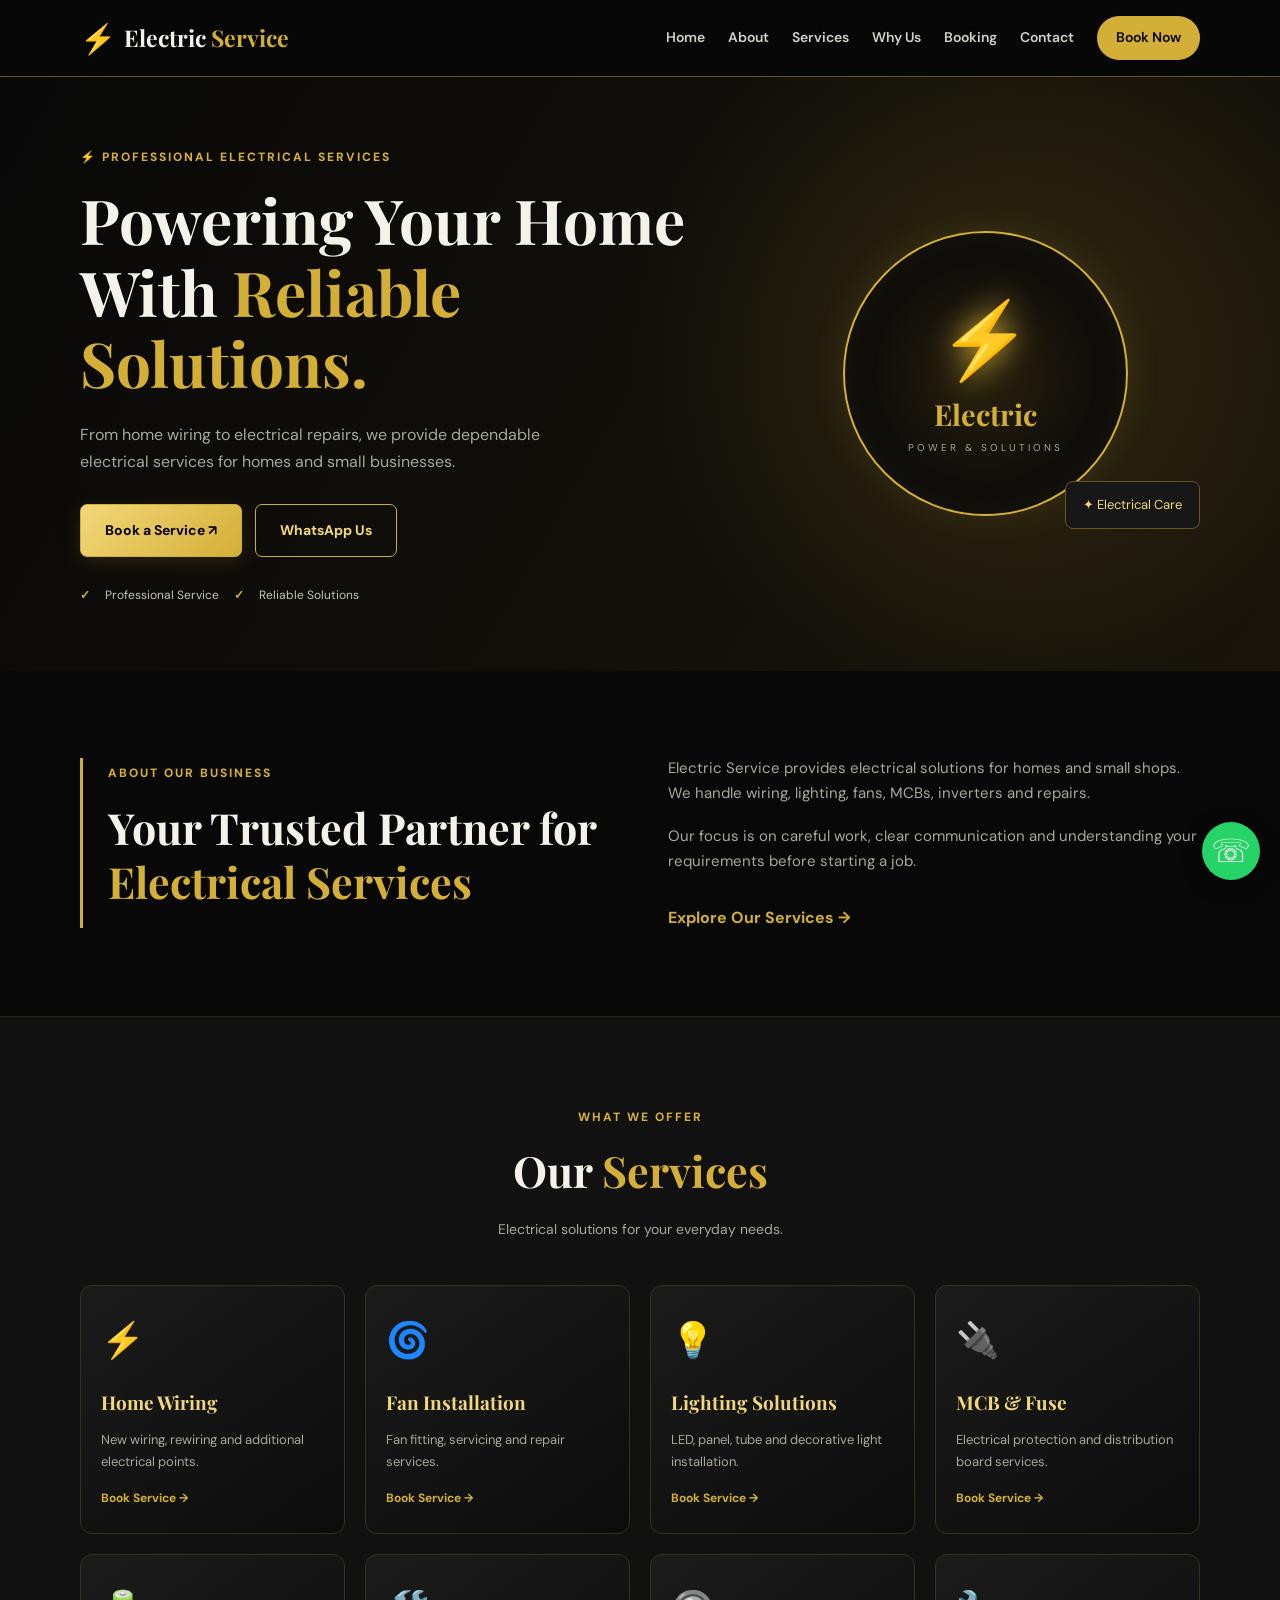
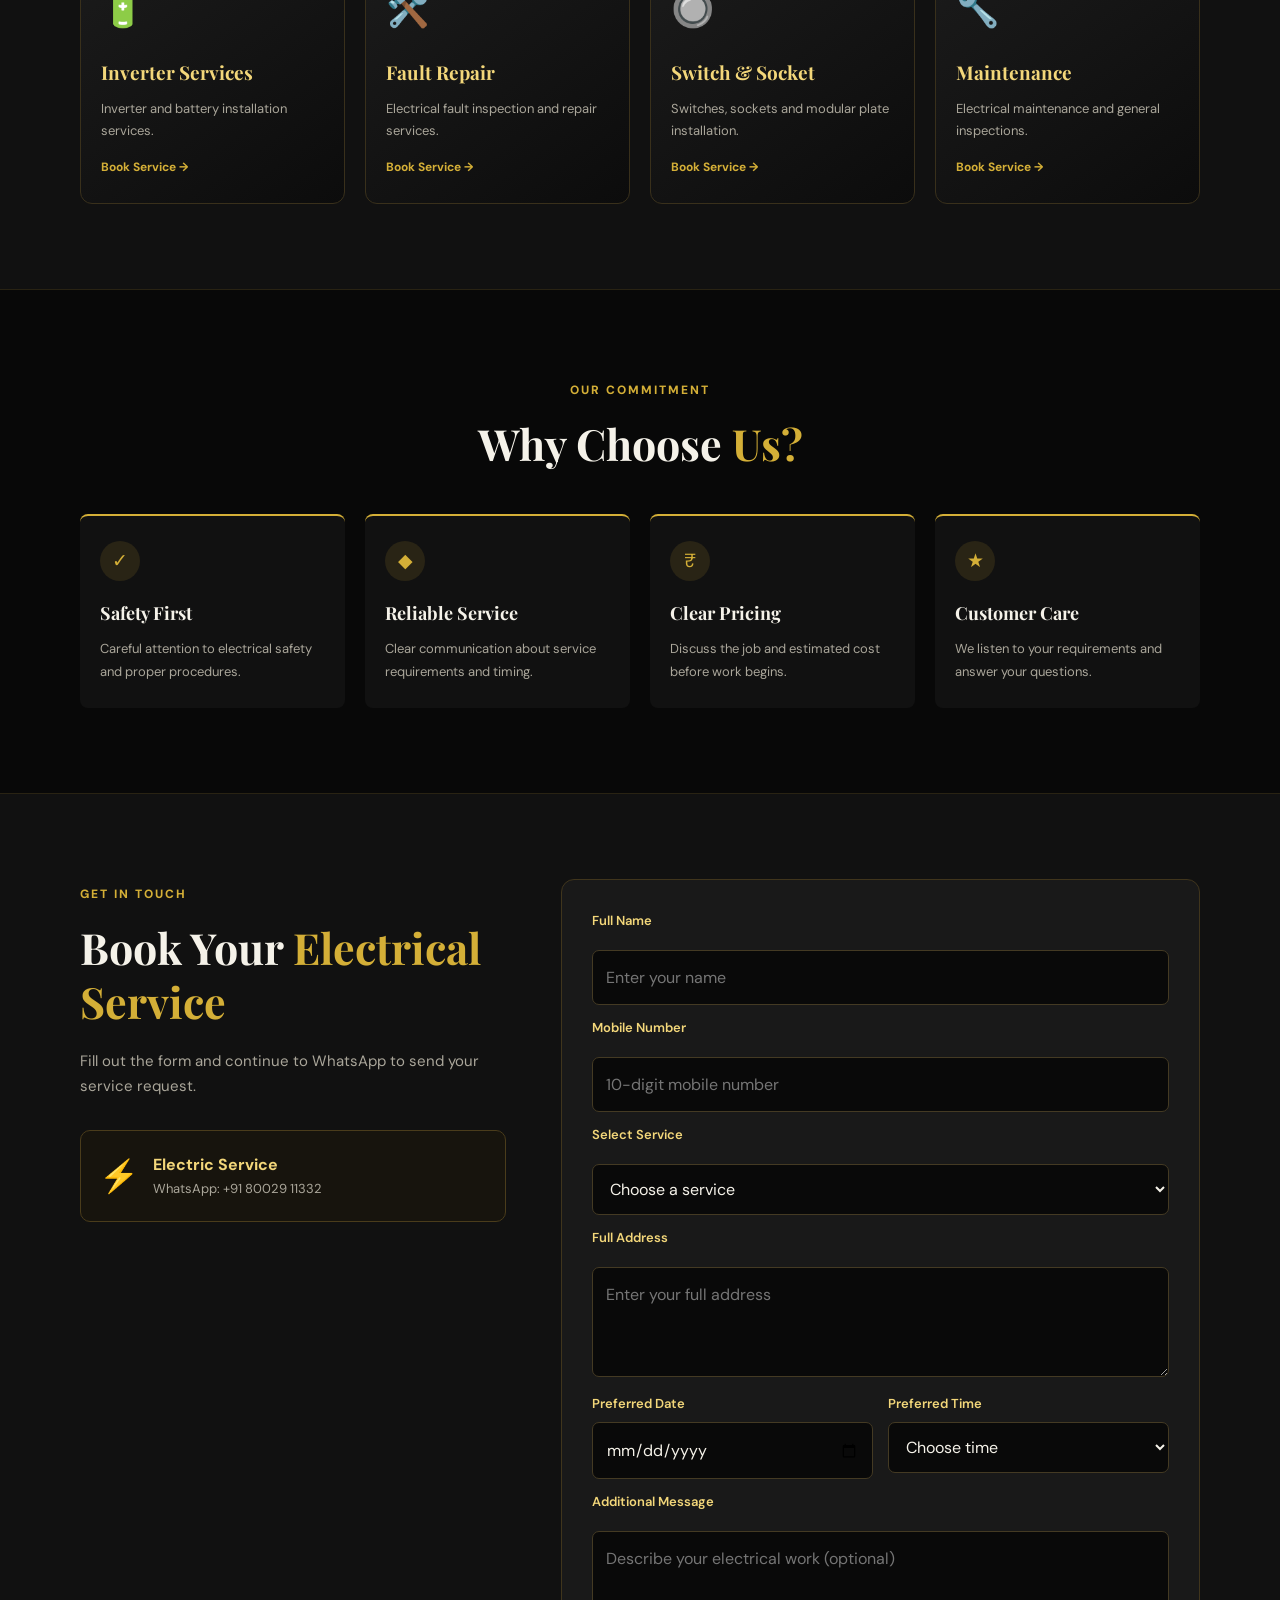
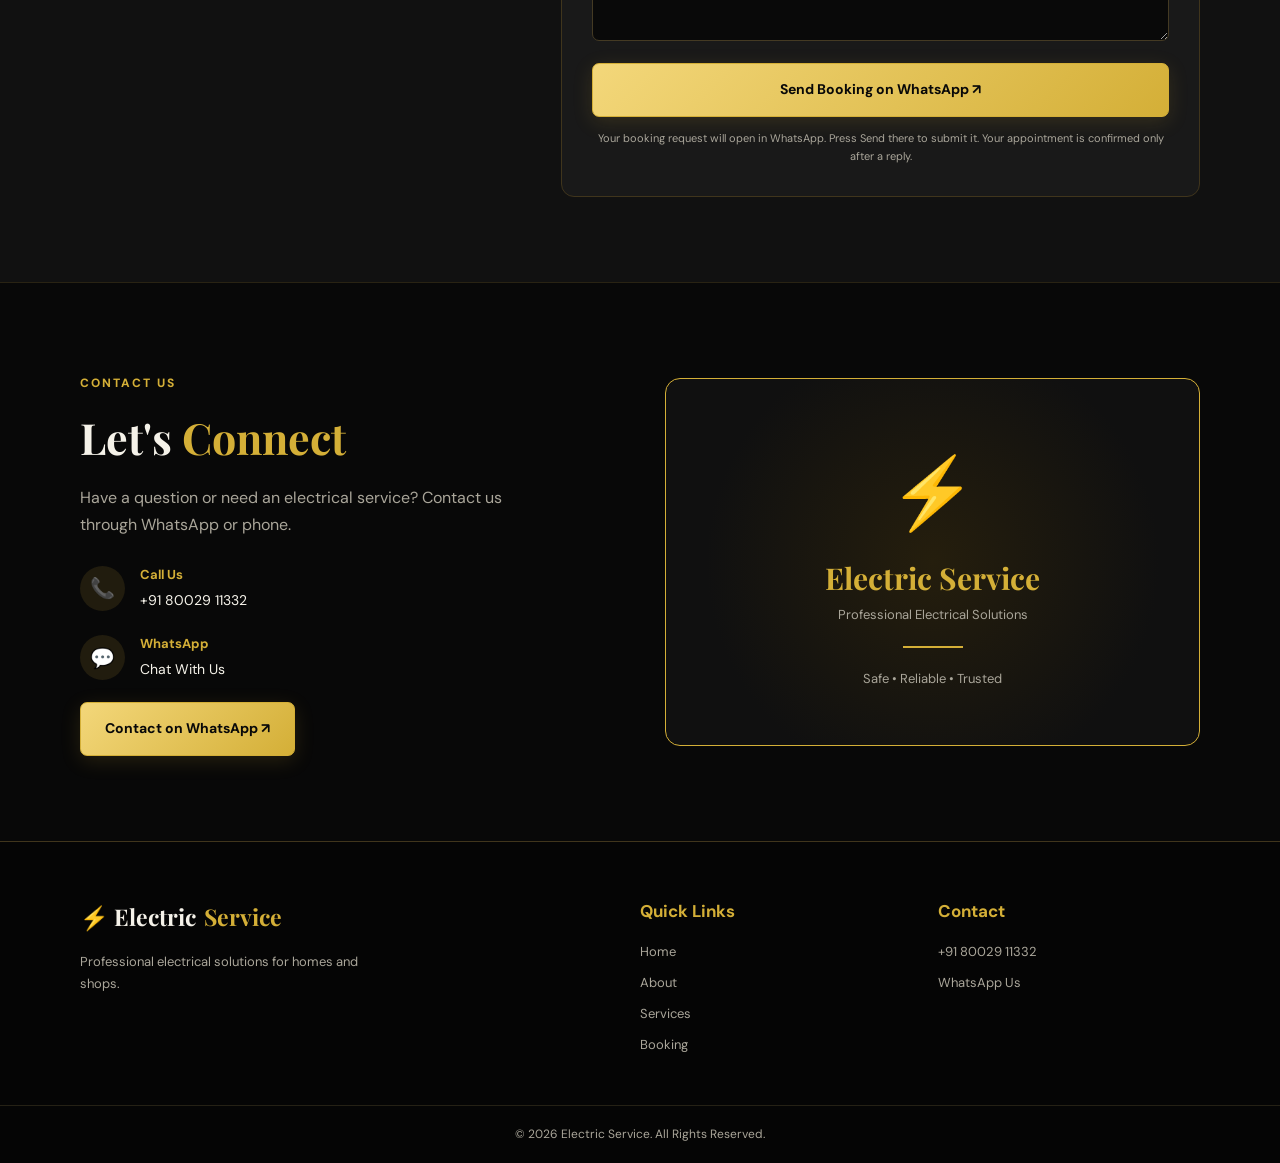
==== index.html @ d2543609 "Add files via upload" ====
<!DOCTYPE html>
<html lang="en">
<head>
  <meta charset="UTF-8">
  <meta name="viewport" content="width=device-width, initial-scale=1.0">
  <meta name="theme-color" content="#080808">
  <meta name="description" content="Professional electrical services for homes and shops.">
  <title>Electric Service | Professional Electrical Solutions</title>

  <link rel="preconnect" href="https://fonts.googleapis.com">
  <link rel="preconnect" href="https://fonts.gstatic.com" crossorigin>
  <link href="https://fonts.googleapis.com/css2?family=DM+Sans:wght@400;500;600;700;800&family=Playfair+Display:wght@600;700;800&display=swap" rel="stylesheet">
  <link rel="stylesheet" href="style.css">
  <script src="script.js" defer></script>
</head>
<body>

<header class="header">
  <div class="container nav">
    <a href="#home" class="logo">
      <span class="logo-icon">⚡</span>
      <span>Electric <b>Service</b></span>
    </a>

    <button type="button" class="menu-btn" id="menuBtn"
      aria-label="Open navigation"
      aria-expanded="false"
      aria-controls="navLinks">
      <span></span>
      <span></span>
      <span></span>
    </button>

    <nav class="nav-links" id="navLinks">
      <a href="#home">Home</a>
      <a href="#about">About</a>
      <a href="#services">Services</a>
      <a href="#why">Why Us</a>
      <a href="#booking">Booking</a>
      <a href="#contact">Contact</a>
      <a href="#booking" class="nav-cta">Book Now</a>
    </nav>
  </div>
</header>

<main>

<section class="hero" id="home">
  <div class="container hero-content">
    <div class="hero-text">
      <span class="eyebrow">⚡ PROFESSIONAL ELECTRICAL SERVICES</span>
      <h1>Powering Your Home With <span>Reliable Solutions.</span></h1>
      <p>From home wiring to electrical repairs, we provide dependable electrical services for homes and small businesses.</p>

      <div class="hero-buttons">
        <a href="#booking" class="btn btn-gold">Book a Service ↗</a>
        <a href="https://wa.me/918002911332" class="btn btn-outline" target="_blank" rel="noopener">WhatsApp Us</a>
      </div>

      <div class="hero-note">
        <span>✓</span> Professional Service
        <span>✓</span> Reliable Solutions
      </div>
    </div>

    <div class="hero-visual">
      <div class="electric-circle">
        <div class="circle-inner">
          <span class="big-bolt">⚡</span>
          <h2>Electric</h2>
          <p>POWER & SOLUTIONS</p>
        </div>
      </div>
      <div class="floating-label">✦ Electrical Care</div>
    </div>
  </div>
</section>

<section class="section" id="about">
  <div class="container about-grid">
    <div>
      <span class="eyebrow">ABOUT OUR BUSINESS</span>
      <h2 class="section-title">Your Trusted Partner for <span>Electrical Services</span></h2>
    </div>
    <div class="about-text">
      <p>Electric Service provides electrical solutions for homes and small shops. We handle wiring, lighting, fans, MCBs, inverters and repairs.</p>
      <p>Our focus is on careful work, clear communication and understanding your requirements before starting a job.</p>
      <a href="#services" class="text-link">Explore Our Services →</a>
    </div>
  </div>
</section>

<section class="section section-dark" id="services">
  <div class="container">
    <div class="section-heading">
      <span class="eyebrow">WHAT WE OFFER</span>
      <h2 class="section-title">Our <span>Services</span></h2>
      <p>Electrical solutions for your everyday needs.</p>
    </div>

    <div class="service-grid">
      <a href="#booking" class="service-card" data-service="Home Electrical Wiring">
        <span class="service-icon">⚡</span>
        <h3>Home Wiring</h3>
        <p>New wiring, rewiring and additional electrical points.</p>
        <span class="card-link">Book Service →</span>
      </a>

      <a href="#booking" class="service-card" data-service="Fan Installation & Repair">
        <span class="service-icon">🌀</span>
        <h3>Fan Installation</h3>
        <p>Fan fitting, servicing and repair services.</p>
        <span class="card-link">Book Service →</span>
      </a>

      <a href="#booking" class="service-card" data-service="Light & LED Installation">
        <span class="service-icon">💡</span>
        <h3>Lighting Solutions</h3>
        <p>LED, panel, tube and decorative light installation.</p>
        <span class="card-link">Book Service →</span>
      </a>

      <a href="#booking" class="service-card" data-service="MCB & Fuse Services">
        <span class="service-icon">🔌</span>
        <h3>MCB & Fuse</h3>
        <p>Electrical protection and distribution board services.</p>
        <span class="card-link">Book Service →</span>
      </a>

      <a href="#booking" class="service-card" data-service="Inverter Installation">
        <span class="service-icon">🔋</span>
        <h3>Inverter Services</h3>
        <p>Inverter and battery installation services.</p>
        <span class="card-link">Book Service →</span>
      </a>

      <a href="#booking" class="service-card" data-service="Electrical Fault Repair">
        <span class="service-icon">🛠️</span>
        <h3>Fault Repair</h3>
        <p>Electrical fault inspection and repair services.</p>
        <span class="card-link">Book Service →</span>
      </a>

      <a href="#booking" class="service-card" data-service="Switch & Socket Installation">
        <span class="service-icon">🔘</span>
        <h3>Switch & Socket</h3>
        <p>Switches, sockets and modular plate installation.</p>
        <span class="card-link">Book Service →</span>
      </a>

      <a href="#booking" class="service-card" data-service="Electrical Maintenance">
        <span class="service-icon">🔧</span>
        <h3>Maintenance</h3>
        <p>Electrical maintenance and general inspections.</p>
        <span class="card-link">Book Service →</span>
      </a>
    </div>
  </div>
</section>

<section class="section" id="why">
  <div class="container">
    <div class="section-heading">
      <span class="eyebrow">OUR COMMITMENT</span>
      <h2 class="section-title">Why Choose <span>Us?</span></h2>
    </div>

    <div class="why-grid">
      <div class="why-card"><span>✓</span><h3>Safety First</h3><p>Careful attention to electrical safety and proper procedures.</p></div>
      <div class="why-card"><span>◆</span><h3>Reliable Service</h3><p>Clear communication about service requirements and timing.</p></div>
      <div class="why-card"><span>₹</span><h3>Clear Pricing</h3><p>Discuss the job and estimated cost before work begins.</p></div>
      <div class="why-card"><span>★</span><h3>Customer Care</h3><p>We listen to your requirements and answer your questions.</p></div>
    </div>
  </div>
</section>

<section class="section section-dark" id="booking">
  <div class="container booking-container">
    <div class="booking-intro">
      <span class="eyebrow">GET IN TOUCH</span>
      <h2 class="section-title">Book Your <span>Electrical Service</span></h2>
      <p>Fill out the form and continue to WhatsApp to send your service request.</p>
      <div class="booking-contact">
        <span>⚡</span>
        <div><b>Electric Service</b><p>WhatsApp: +91 80029 11332</p></div>
      </div>
    </div>

    <form id="bookingForm" class="booking-form">
      <label for="customerName">Full Name</label>
      <input id="customerName" type="text" placeholder="Enter your name" required minlength="2">

      <label for="customerPhone">Mobile Number</label>
      <input id="customerPhone" type="tel" inputmode="numeric" placeholder="10-digit mobile number" pattern="[6-9][0-9]{9}" maxlength="10" required>

      <label for="serviceSelect">Select Service</label>
      <select id="serviceSelect" required>
        <option value="">Choose a service</option>
        <option>Home Electrical Wiring</option>
        <option>Fan Installation & Repair</option>
        <option>Light & LED Installation</option>
        <option>MCB & Fuse Services</option>
        <option>Inverter Installation</option>
        <option>Electrical Fault Repair</option>
        <option>Switch & Socket Installation</option>
        <option>Electrical Maintenance</option>
        <option>Other Electrical Work</option>
      </select>

      <label for="customerAddress">Full Address</label>
      <textarea id="customerAddress" rows="3" placeholder="Enter your full address" required></textarea>

      <div class="form-row">
        <div>
          <label for="bookingDate">Preferred Date</label>
          <input id="bookingDate" type="date" required>
        </div>
        <div>
          <label for="bookingTime">Preferred Time</label>
          <select id="bookingTime" required>
            <option value="">Choose time</option>
            <option>9 AM - 12 PM</option>
            <option>12 PM - 3 PM</option>
            <option>3 PM - 6 PM</option>
            <option>6 PM - 8 PM</option>
          </select>
        </div>
      </div>

      <label for="customerMessage">Additional Message</label>
      <textarea id="customerMessage" rows="3" placeholder="Describe your electrical work (optional)"></textarea>

      <button type="submit" class="btn btn-gold submit-btn">Send Booking on WhatsApp ↗</button>
      <p class="form-note">Your booking request will open in WhatsApp. Press Send there to submit it. Your appointment is confirmed only after a reply.</p>
    </form>
  </div>
</section>

<section class="section" id="contact">
  <div class="container contact-grid">
    <div>
      <span class="eyebrow">CONTACT US</span>
      <h2 class="section-title">Let's <span>Connect</span></h2>
      <p>Have a question or need an electrical service? Contact us through WhatsApp or phone.</p>

      <div class="contact-item">
        <span>📞</span>
        <div><b>Call Us</b><a href="tel:+918002911332">+91 80029 11332</a></div>
      </div>

      <div class="contact-item">
        <span>💬</span>
        <div><b>WhatsApp</b><a href="https://wa.me/918002911332" target="_blank" rel="noopener">Chat With Us</a></div>
      </div>

      <a href="https://wa.me/918002911332" class="btn btn-gold" target="_blank" rel="noopener">Contact on WhatsApp ↗</a>
    </div>

    <div class="contact-box">
      <span class="contact-bolt">⚡</span>
      <h3>Electric Service</h3>
      <p>Professional Electrical Solutions</p>
      <div class="contact-line"></div>
      <p>Safe • Reliable • Trusted</p>
    </div>
  </div>
</section>

</main>

<footer class="footer">
  <div class="container footer-grid">
    <div>
      <a href="#home" class="logo">⚡ Electric <b>Service</b></a>
      <p>Professional electrical solutions for homes and shops.</p>
    </div>
    <div>
      <h3>Quick Links</h3>
      <a href="#home">Home</a>
      <a href="#about">About</a>
      <a href="#services">Services</a>
      <a href="#booking">Booking</a>
    </div>
    <div>
      <h3>Contact</h3>
      <a href="tel:+918002911332">+91 80029 11332</a>
      <a href="https://wa.me/918002911332">WhatsApp Us</a>
    </div>
  </div>
  <div class="copyright">© <span id="currentYear">2026</span> Electric Service. All Rights Reserved.</div>
</footer>

<a href="https://wa.me/918002911332" class="whatsapp-float" target="_blank" rel="noopener" aria-label="WhatsApp">
  <span>☏</span>
</a>

</body>
</html>
---- style.css ----
:root {
  --black: #080808;
  --panel: #111111;
  --gold: #d4af37;
  --gold-light: #f3d77a;
  --white: #f5f2e9;
  --muted: #aaa69a;
  --green: #25d366;
  --head: 'Playfair Display', Georgia, serif;
  --body: 'DM Sans', Arial, sans-serif;
}

* {
  margin: 0;
  padding: 0;
  box-sizing: border-box;
}

html {
  scroll-behavior: smooth;
  scroll-padding-top: 85px;
}

body {
  background: var(--black);
  color: var(--white);
  font-family: var(--body);
  line-height: 1.7;
  overflow-x: hidden;
}

a {
  color: inherit;
  text-decoration: none;
}

button, input, select, textarea {
  font: inherit;
}

button, a {
  -webkit-tap-highlight-color: transparent;
}

.container {
  width: min(1120px, 92%);
  margin: auto;
}

.section {
  padding: 85px 0;
}

.section-dark {
  background: var(--panel);
  border-top: 1px solid #292313;
  border-bottom: 1px solid #292313;
}

/* HEADER */

.header {
  position: sticky;
  top: 0;
  z-index: 9999;
  background: rgba(8,8,8,.98);
  border-bottom: 1px solid rgba(212,175,55,.45);
  backdrop-filter: blur(12px);
}

.nav {
  min-height: 76px;
  display: flex;
  justify-content: space-between;
  align-items: center;
  gap: 20px;
  position: relative;
}

.logo {
  display: inline-flex;
  align-items: center;
  gap: 8px;
  font-family: var(--head);
  font-size: 23px;
  font-weight: 700;
  white-space: nowrap;
}

.logo b {
  color: var(--gold);
}

.logo-icon {
  font-size: 29px;
  color: var(--gold);
}

/* DESKTOP NAV */

.nav-links {
  display: flex;
  align-items: center;
  gap: 23px;
}

.nav-links a {
  color: #d3d0c7;
  font-size: 14px;
  font-weight: 600;
  transition: .25s;
}

.nav-links a:hover {
  color: var(--gold-light);
}

.nav-links .nav-cta {
  padding: 10px 19px;
  color: #080808;
  background: var(--gold);
  border-radius: 30px;
}

/* HAMBURGER */

.menu-btn {
  display: none;
  width: 46px;
  height: 46px;
  padding: 9px;
  background: transparent;
  border: 0;
  cursor: pointer;
  flex-direction: column;
  justify-content: center;
  align-items: center;
  gap: 6px;
  position: relative;
  z-index: 10002;
  touch-action: manipulation;
}

.menu-btn span {
  display: block;
  width: 27px;
  height: 3px;
  background: var(--gold);
  border-radius: 5px;
  transition: .25s;
}

.menu-btn.active span:first-child {
  transform: translateY(9px) rotate(45deg);
}

.menu-btn.active span:nth-child(2) {
  opacity: 0;
}

.menu-btn.active span:last-child {
  transform: translateY(-9px) rotate(-45deg);
}

/* BUTTONS */

.btn {
  display: inline-flex;
  align-items: center;
  justify-content: center;
  gap: 9px;
  padding: 14px 24px;
  border-radius: 7px;
  font-size: 14px;
  font-weight: 700;
  border: 1px solid var(--gold);
  transition: .3s;
  cursor: pointer;
}

.btn-gold {
  color: #080808;
  background: linear-gradient(135deg,var(--gold-light),var(--gold));
  box-shadow: 0 5px 20px rgba(212,175,55,.15);
}

.btn-gold:hover {
  transform: translateY(-3px);
  box-shadow: 0 10px 25px rgba(212,175,55,.3);
}

.btn-outline {
  color: var(--gold-light);
  background: transparent;
}

.btn-outline:hover {
  background: var(--gold);
  color: #000;
}

/* HERO */

.hero {
  min-height: 570px;
  display: flex;
  align-items: center;
  overflow: hidden;
  background:
    radial-gradient(circle at 78% 45%,rgba(212,175,55,.15),transparent 35%),
    linear-gradient(120deg,#080808,#19150b);
}

.hero-content {
  display: grid;
  grid-template-columns: 1.2fr .8fr;
  gap: 45px;
  align-items: center;
  padding: 65px 0;
}

.eyebrow {
  display: inline-block;
  color: var(--gold);
  font-size: 12px;
  font-weight: 800;
  letter-spacing: 2px;
  margin-bottom: 17px;
}

.hero h1 {
  font-family: var(--head);
  font-size: clamp(38px,5vw,62px);
  line-height: 1.15;
  margin-bottom: 23px;
}

.hero h1 span,
.section-title span {
  color: var(--gold);
}

.hero-text > p {
  max-width: 510px;
  color: var(--muted);
  font-size: 16px;
}

.hero-buttons {
  display: flex;
  flex-wrap: wrap;
  gap: 13px;
  margin-top: 28px;
}

.hero-note {
  display: flex;
  flex-wrap: wrap;
  gap: 15px;
  margin-top: 28px;
  color: #c8c3b5;
  font-size: 12px;
}

.hero-note span {
  color: var(--gold);
  font-weight: 800;
}

.hero-visual {
  position: relative;
  display: flex;
  align-items: center;
  justify-content: center;
  min-height: 350px;
}

.electric-circle {
  width: 285px;
  height: 285px;
  border: 2px solid var(--gold);
  border-radius: 50%;
  display: grid;
  place-items: center;
  background: radial-gradient(circle,#2a210e,#090909 70%);
  box-shadow: 0 0 35px rgba(212,175,55,.12),
              inset 0 0 35px rgba(212,175,55,.1);
  animation: float 4s ease-in-out infinite;
}

.circle-inner {
  text-align: center;
}

.big-bolt {
  display: block;
  font-size: 75px;
  line-height: 1.3;
  filter: drop-shadow(0 0 15px var(--gold));
}

.circle-inner h2 {
  font-family: var(--head);
  font-size: 29px;
  color: var(--gold);
}

.circle-inner p {
  font-size: 10px;
  letter-spacing: 3px;
  color: var(--muted);
}

.floating-label {
  position: absolute;
  right: 0;
  bottom: 20px;
  padding: 12px 17px;
  background: #171717;
  border: 1px solid #675522;
  border-radius: 8px;
  color: var(--gold-light);
  font-size: 13px;
}

@keyframes float {
  0%,100% { transform: translateY(0); }
  50% { transform: translateY(-12px); }
}

/* SECTION HEADINGS */

.section-title {
  font-family: var(--head);
  font-size: clamp(30px,4vw,43px);
  line-height: 1.25;
  margin-bottom: 20px;
}

.section-heading {
  text-align: center;
  margin-bottom: 43px;
}

.section-heading > p {
  color: var(--muted);
  font-size: 14px;
}

/* ABOUT */

.about-grid {
  display: grid;
  grid-template-columns: 1fr 1fr;
  gap: 55px;
  align-items: center;
}

.about-grid > div:first-child {
  border-left: 3px solid var(--gold);
  padding-left: 25px;
}

.about-text p {
  color: var(--muted);
  margin-bottom: 17px;
  font-size: 15px;
}

.text-link {
  display: inline-block;
  color: var(--gold);
  font-weight: 700;
  margin-top: 12px;
}

/* SERVICES */

.service-grid {
  display: grid;
  grid-template-columns: repeat(4,1fr);
  gap: 20px;
}

.service-card {
  display: flex;
  flex-direction: column;
  min-height: 230px;
  padding: 25px 20px;
  border: 1px solid #39301b;
  border-radius: 12px;
  background: linear-gradient(145deg,#1b1b1b,#0c0c0c);
  transition: .3s;
}

.service-card:hover {
  transform: translateY(-7px);
  border-color: var(--gold);
  box-shadow: 0 10px 30px rgba(212,175,55,.12);
}

.service-icon {
  font-size: 35px;
  margin-bottom: 16px;
}

.service-card h3 {
  font-family: var(--head);
  color: var(--gold-light);
  font-size: 19px;
  margin-bottom: 10px;
}

.service-card p {
  color: var(--muted);
  font-size: 13px;
  margin-bottom: 15px;
}

.card-link {
  margin-top: auto;
  color: var(--gold);
  font-size: 12px;
  font-weight: 700;
}

/* WHY US */

.why-grid {
  display: grid;
  grid-template-columns: repeat(4,1fr);
  gap: 20px;
}

.why-card {
  padding: 25px 20px;
  background: var(--panel);
  border-top: 2px solid var(--gold);
  border-radius: 8px;
}

.why-card > span {
  display: grid;
  place-items: center;
  width: 40px;
  height: 40px;
  margin-bottom: 17px;
  background: rgba(212,175,55,.12);
  border-radius: 50%;
  color: var(--gold);
  font-size: 19px;
}

.why-card h3 {
  font-family: var(--head);
  font-size: 18px;
  margin-bottom: 10px;
}

.why-card p {
  color: var(--muted);
  font-size: 13px;
}

/* BOOKING */

.booking-container {
  display: grid;
  grid-template-columns: .8fr 1.2fr;
  gap: 55px;
  align-items: start;
}

.booking-intro {
  position: sticky;
  top: 110px;
}

.booking-intro > p {
  color: var(--muted);
  font-size: 15px;
}

.booking-contact {
  display: flex;
  align-items: center;
  gap: 14px;
  padding: 18px;
  margin-top: 30px;
  border: 1px solid #4a3c1b;
  border-radius: 10px;
  background: #17140d;
}

.booking-contact > span {
  font-size: 32px;
}

.booking-contact b {
  color: var(--gold-light);
}

.booking-contact p {
  color: var(--muted);
  font-size: 13px;
}

.booking-form {
  padding: 30px;
  background: #191919;
  border: 1px solid #40351c;
  border-radius: 13px;
  display: grid;
  gap: 12px;
}

.booking-form label {
  color: var(--gold-light);
  font-size: 13px;
  font-weight: 600;
}

.booking-form input,
.booking-form select,
.booking-form textarea {
  width: 100%;
  margin-top: 6px;
  padding: 13px;
  background: #090909;
  color: var(--white);
  border: 1px solid #443a23;
  border-radius: 7px;
  outline: none;
}

.booking-form input:focus,
.booking-form select:focus,
.booking-form textarea:focus {
  border-color: var(--gold);
  box-shadow: 0 0 10px rgba(212,175,55,.12);
}

.booking-form select {
  color-scheme: dark;
}

.form-row {
  display: grid;
  grid-template-columns: 1fr 1fr;
  gap: 15px;
}

.submit-btn {
  width: 100%;
  margin-top: 10px;
}

.form-note {
  color: var(--muted);
  text-align: center;
  font-size: 11px;
}

/* CONTACT */

.contact-grid {
  display: grid;
  grid-template-columns: 1fr 1fr;
  gap: 50px;
  align-items: center;
}

.contact-grid > div:first-child > p {
  color: var(--muted);
  max-width: 430px;
  margin-bottom: 25px;
}

.contact-item {
  display: flex;
  align-items: center;
  gap: 15px;
  margin-bottom: 20px;
}

.contact-item > span {
  width: 45px;
  height: 45px;
  display: grid;
  place-items: center;
  border-radius: 50%;
  background: #211c0e;
  font-size: 20px;
}

.contact-item b {
  display: block;
  color: var(--gold);
  font-size: 13px;
}

.contact-item a {
  color: var(--white);
  font-size: 14px;
}

.contact-box {
  padding: 55px 25px;
  text-align: center;
  border: 1px solid var(--gold);
  border-radius: 15px;
  background: radial-gradient(circle,#251e0d,#101010 70%);
}

.contact-bolt {
  font-size: 70px;
}

.contact-box h3 {
  font-family: var(--head);
  font-size: 30px;
  color: var(--gold);
}

.contact-box p {
  color: var(--muted);
  font-size: 13px;
}

.contact-line {
  width: 60px;
  height: 2px;
  background: var(--gold);
  margin: 20px auto;
}

/* FOOTER */

.footer {
  background: #050505;
  border-top: 1px solid #40351c;
  padding-top: 55px;
}

.footer-grid {
  display: grid;
  grid-template-columns: 2fr 1fr 1fr;
  gap: 35px;
  padding-bottom: 40px;
}

.footer-grid p {
  max-width: 300px;
  color: var(--muted);
  font-size: 13px;
  margin-top: 15px;
}

.footer-grid h3 {
  color: var(--gold);
  font-size: 17px;
  margin-bottom: 15px;
}

.footer-grid > div > a:not(.logo) {
  display: block;
  color: var(--muted);
  font-size: 13px;
  margin-bottom: 9px;
}

.copyright {
  border-top: 1px solid #252115;
  padding: 18px 10px;
  text-align: center;
  color: var(--muted);
  font-size: 12px;
}

/* WHATSAPP FLOAT */

.whatsapp-float {
  position: fixed;
  right: 20px;
  bottom: 20px;
  z-index: 9000;
  width: 58px;
  height: 58px;
  display: grid;
  place-items: center;
  border-radius: 50%;
  background: var(--green);
  color: white;
  font-size: 32px;
  box-shadow: 0 5px 20px rgba(0,0,0,.4);
  animation: pulse 2.5s infinite;
}

@keyframes pulse {
  0%,100% { box-shadow: 0 0 0 0 rgba(37,211,102,.35); }
  50% { box-shadow: 0 0 0 12px rgba(37,211,102,0); }
}

/* TABLET */

@media(max-width:950px) {
  .service-grid,
  .why-grid {
    grid-template-columns: repeat(2,1fr);
  }

  .nav-links {
    gap: 12px;
  }

  .nav-links a {
    font-size: 12px;
  }
}

/* MOBILE MENU */

@media(max-width:760px) {

  .nav {
    min-height: 68px;
  }

  .menu-btn {
    display: flex;
  }

  /* Closed menu */
  .nav-links {
    display: none;
    position: absolute;
    top: 100%;
    left: 0;
    right: 0;
    width: 100%;
    flex-direction: column;
    align-items: stretch;
    gap: 0;
    padding: 12px 20px 20px;
    background: #080808;
    border-bottom: 2px solid var(--gold);
    box-shadow: 0 12px 20px rgba(0,0,0,.5);
    z-index: 10001;
  }

  /* Open menu */
  .nav-links.open {
    display: flex;
  }

  .nav-links a {
    display: block;
    padding: 13px 5px;
    font-size: 15px;
    color: white;
    border-bottom: 1px solid #292313;
  }

  .nav-links .nav-cta {
    text-align: center;
    margin-top: 12px;
    border: 0;
  }

  .hero-content,
  .about-grid,
  .booking-container,
  .contact-grid {
    grid-template-columns: 1fr;
  }

  .hero-content {
    text-align: center;
    padding: 45px 0 55px;
  }

  .hero-text > p {
    margin: auto;
  }

  .hero-buttons,
  .hero-note {
    justify-content: center;
  }

  .hero-visual {
    min-height: 260px;
    order: -1;
  }

  .electric-circle {
    width: 220px;
    height: 220px;
  }

  .big-bolt {
    font-size: 55px;
  }

  .floating-label {
    right: 5px;
    bottom: 0;
  }

  .about-grid {
    gap: 25px;
  }

  .booking-intro {
    position: static;
  }

  .footer-grid {
    grid-template-columns: 1fr 1fr;
  }

  .footer-grid > div:first-child {
    grid-column: 1/-1;
  }
}

/* SMALL MOBILE */

@media(max-width:480px) {

  .container {
    width: 90%;
  }

  .section {
    padding: 65px 0;
  }

  .logo {
    font-size: 19px;
  }

  .hero h1 {
    font-size: 36px;
  }

  .hero-text > p {
    font-size: 14px;
  }

  .hero-buttons {
    flex-direction: column;
  }

  .hero-buttons .btn {
    width: 100%;
  }

  .service-grid,
  .why-grid {
    grid-template-columns: 1fr 1fr;
    gap: 12px;
  }

  .service-card {
    min-height: 220px;
    padding: 17px 12px;
  }

  .service-card h3 {
    font-size: 16px;
  }

  .service-card p {
    font-size: 12px;
  }

  .service-icon {
    font-size: 29px;
  }

  .why-card {
    padding: 17px 12px;
  }

  .why-card h3 {
    font-size: 15px;
  }

  .why-card p {
    font-size: 12px;
  }

  .booking-form {
    padding: 18px 13px;
  }

  .form-row {
    grid-template-columns: 1fr;
  }

  .footer-grid {
    grid-template-columns: 1fr;
  }

  .footer-grid > div:first-child {
    grid-column: auto;
  }

  .contact-box {
    padding: 40px 15px;
  }

  .whatsapp-float {
    width: 53px;
    height: 53px;
    right: 15px;
    bottom: 15px;
  }
}

@media(prefers-reduced-motion:reduce) {
  *,*::before,*::after {
    animation: none !important;
    transition: none !important;
    scroll-behavior: auto !important;
  }
}
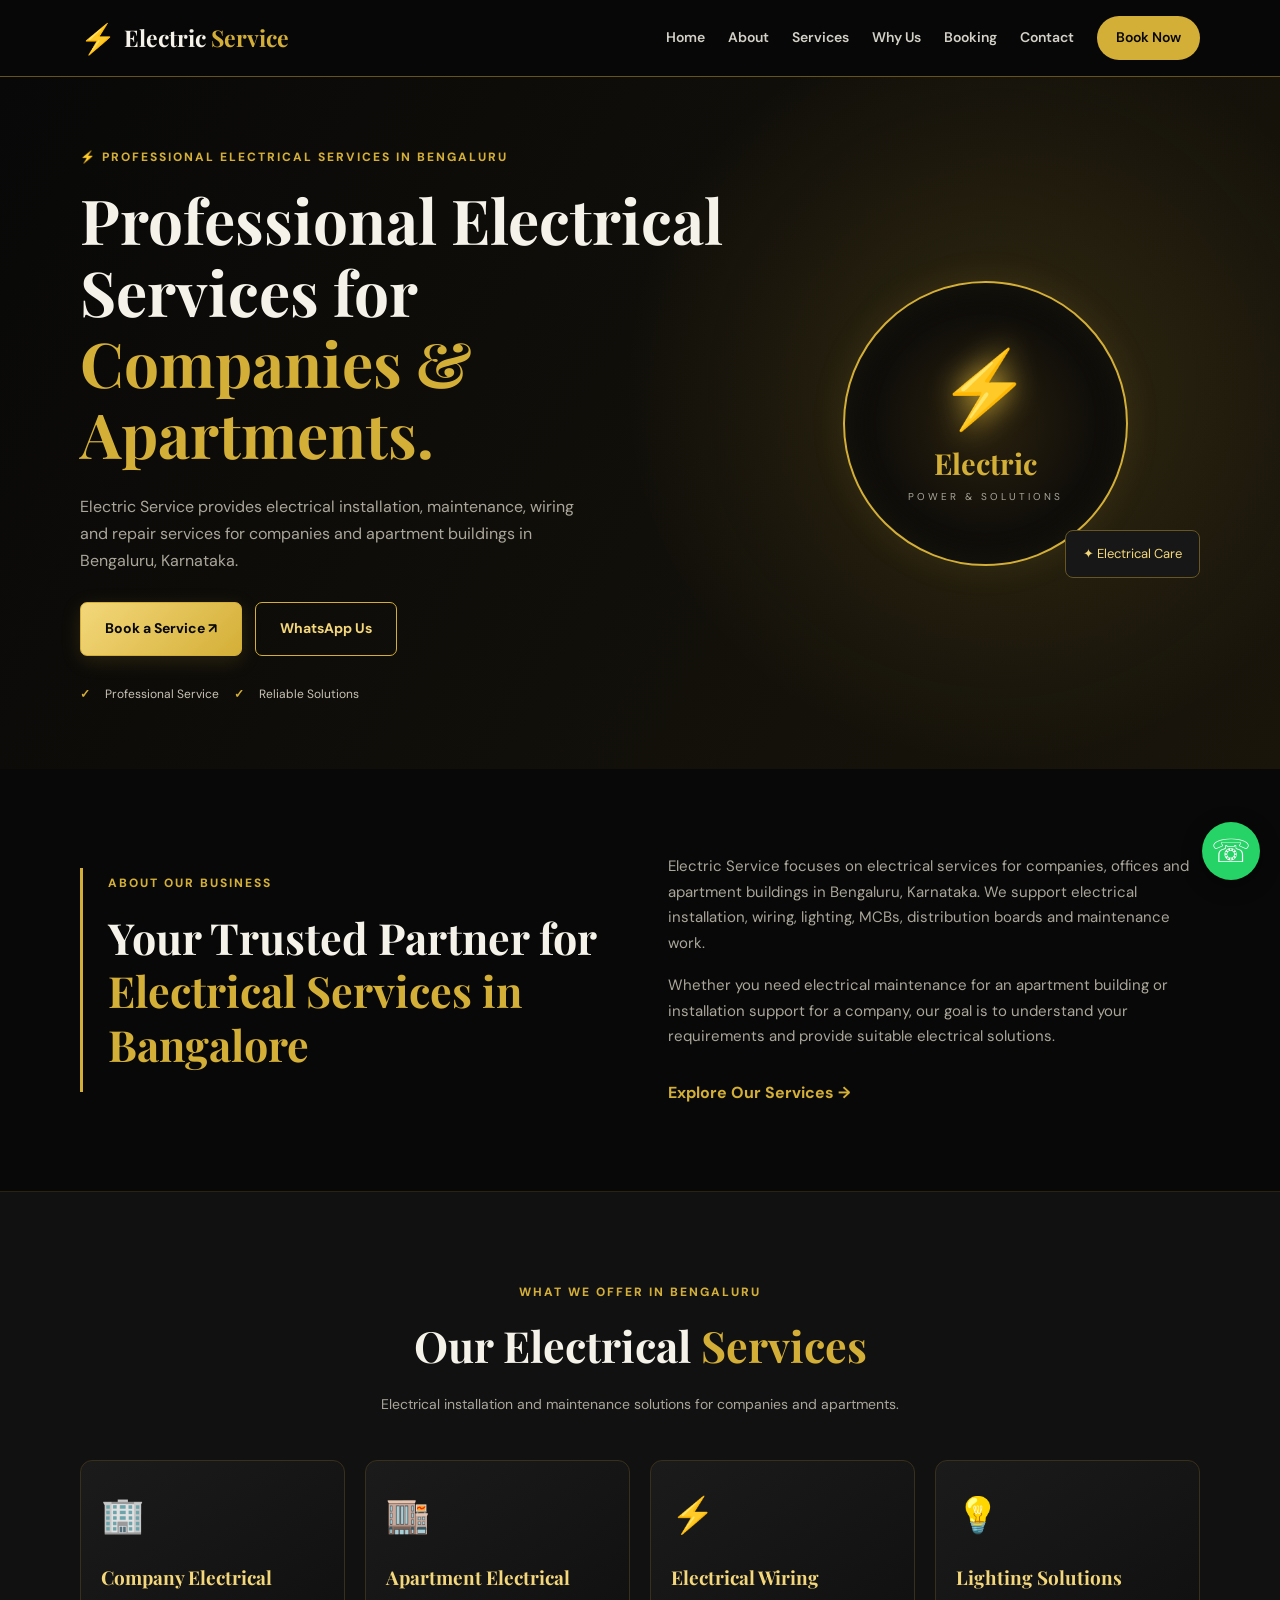
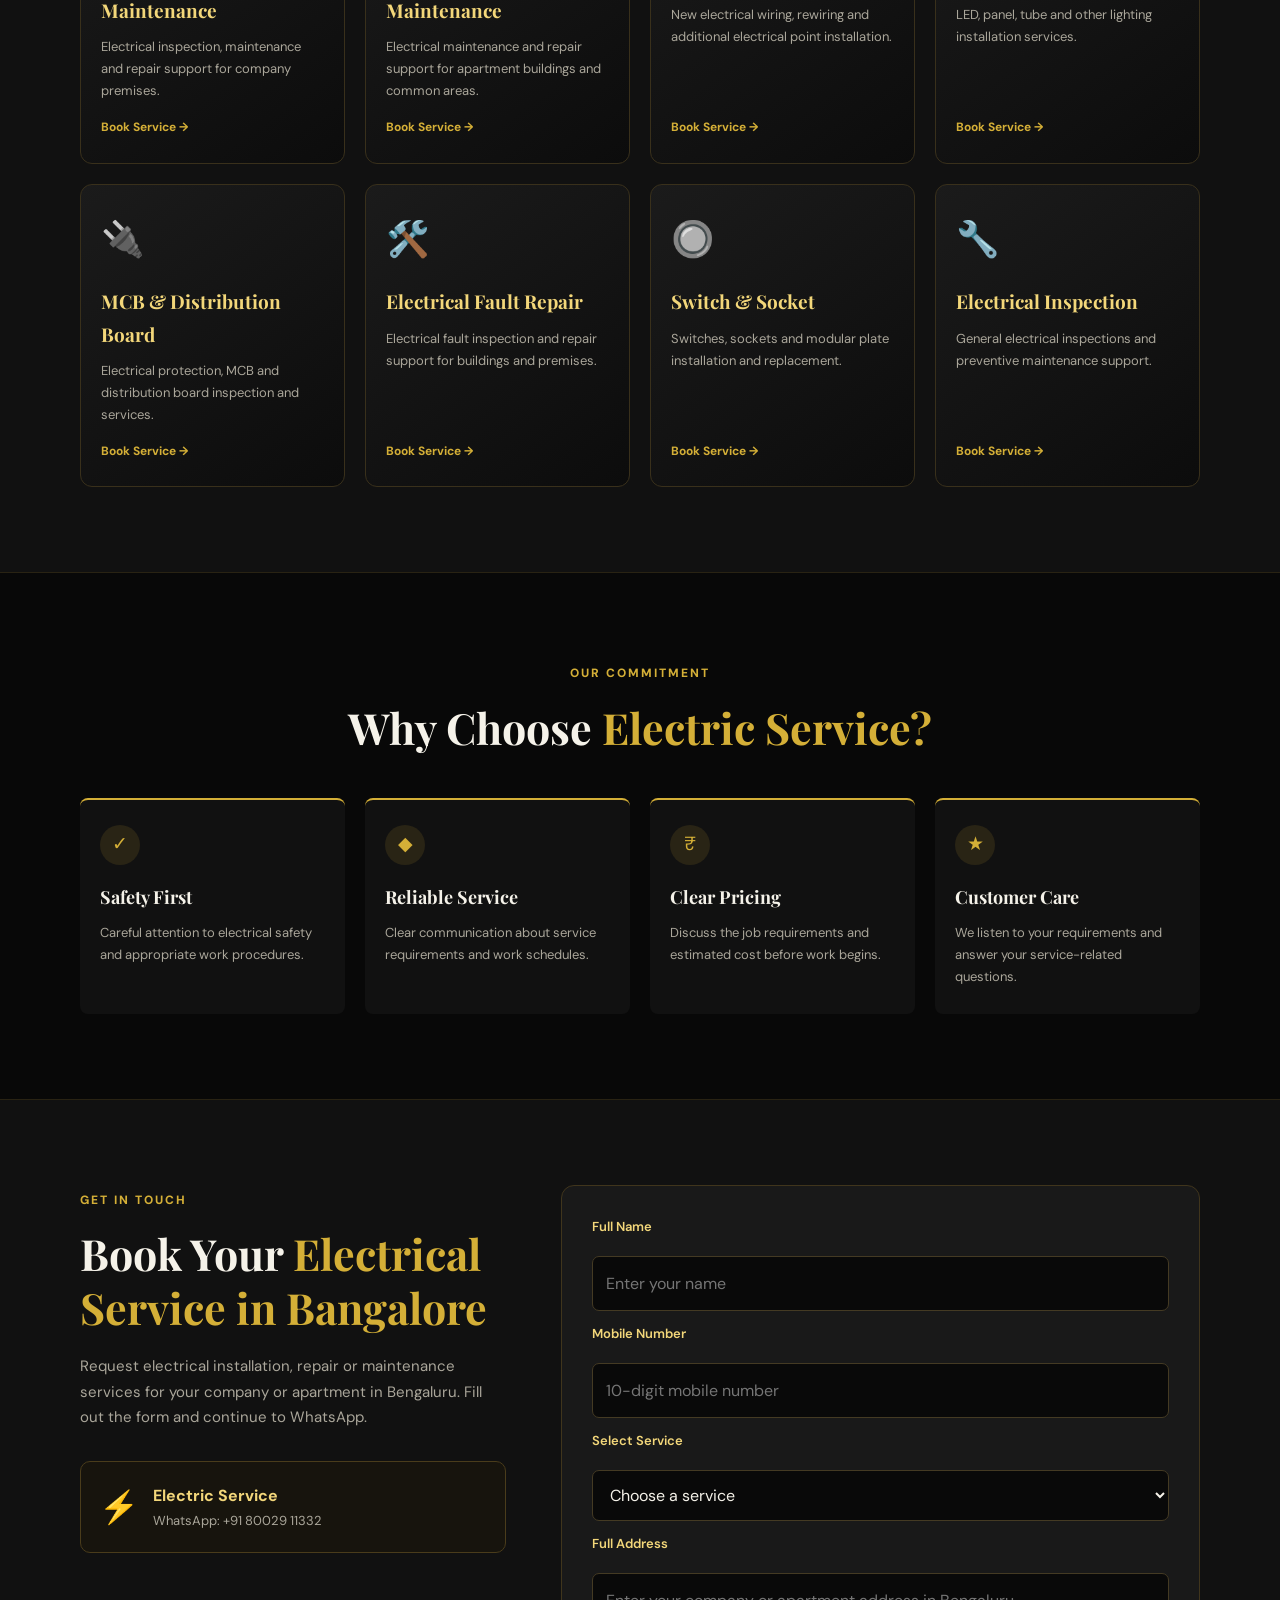
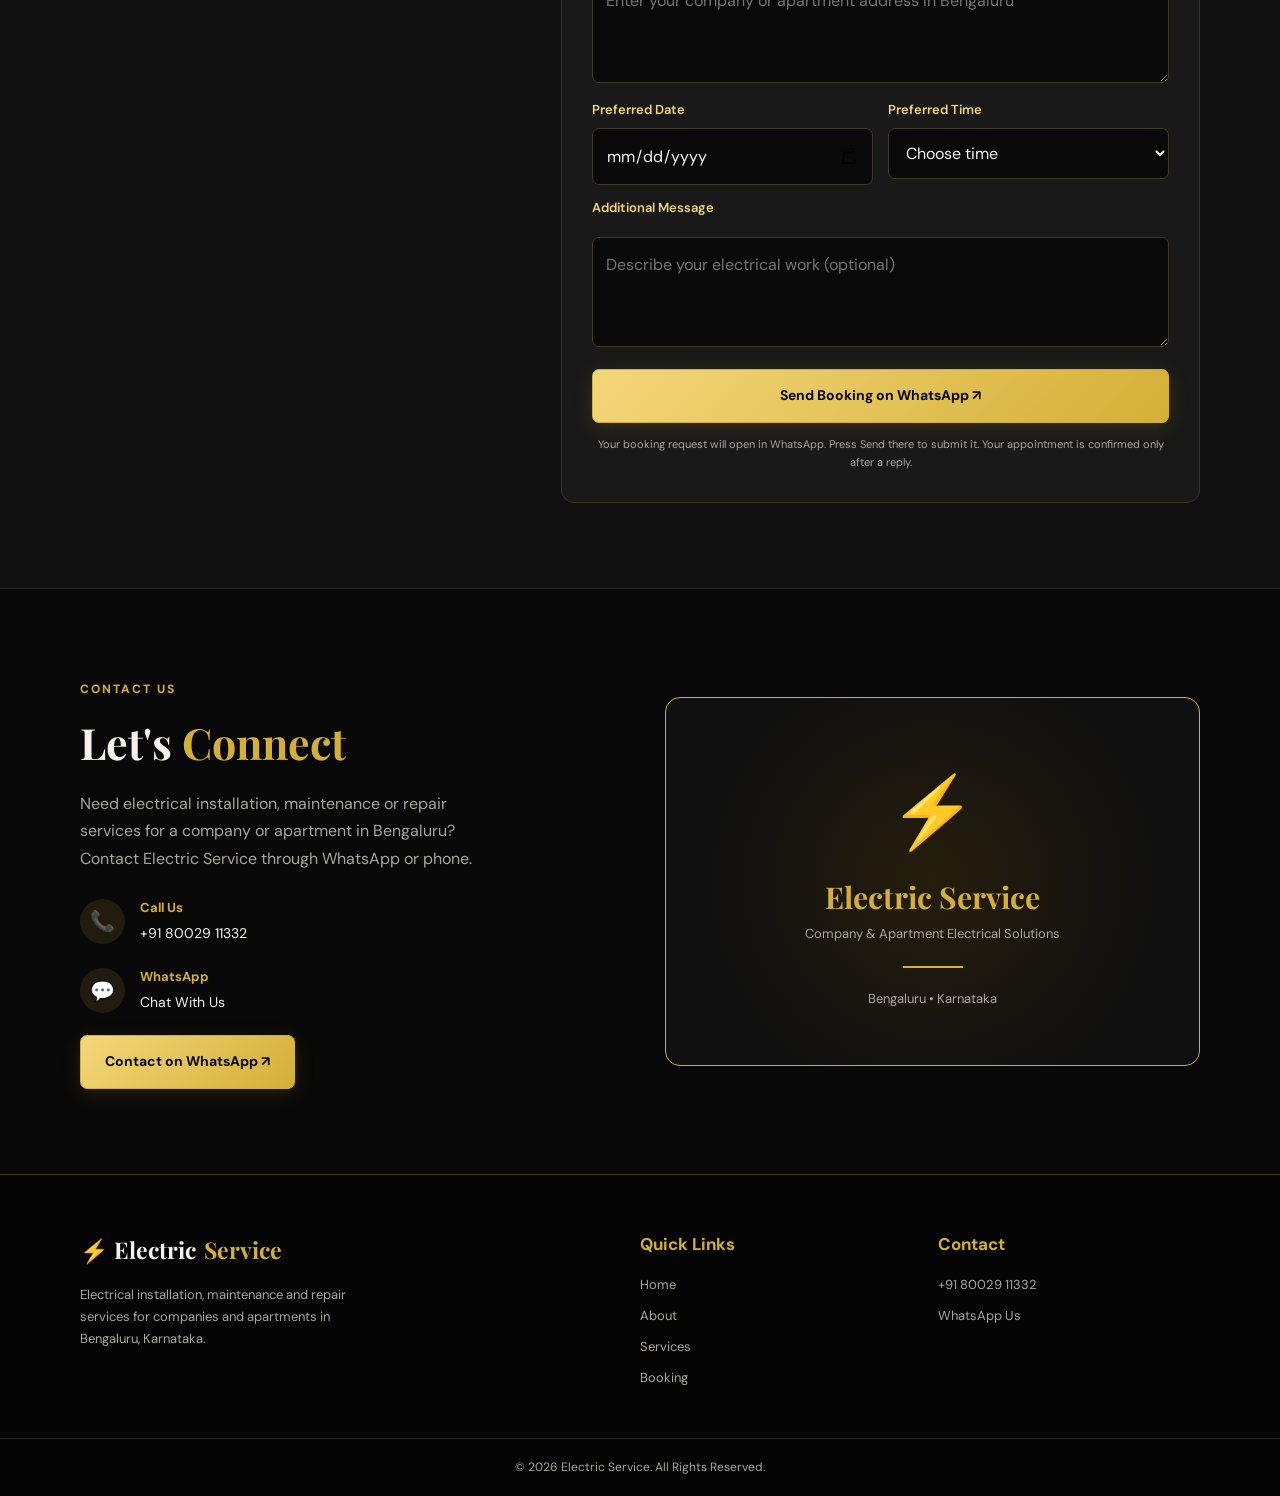
==== commit 96dd5320: "Improve website SEO for Bangalore" ====
--- a/index.html
+++ b/index.html
@@ -1,19 +1,70 @@
 
 <!DOCTYPE html>
-<html lang="en">
+<html lang="en-IN">
 <head>
   <meta charset="UTF-8">
   <meta name="viewport" content="width=device-width, initial-scale=1.0">
   <meta name="theme-color" content="#080808">
-  <meta name="description" content="Professional electrical services for homes and shops.">
-  <title>Electric Service | Professional Electrical Solutions</title>
-
+
+  <!-- Primary SEO -->
+  <title>Electrical Services in Bangalore | Company & Apartment</title>
+  <meta name="description" content="Professional electrical services in Bengaluru, Bangalore for companies and apartments. Electrical installation, maintenance, wiring, repairs and support. Contact Electric Service today.">
+  <meta name="robots" content="index, follow">
+  <meta name="author" content="Electric Service">
+  <meta name="googlebot" content="index, follow">
+  <link rel="canonical" href="https://smartcoolac.github.io/electric-service/">
+
+  <!-- Open Graph SEO -->
+  <meta property="og:type" content="website">
+  <meta property="og:title" content="Electrical Services in Bangalore | Electric Service">
+  <meta property="og:description" content="Electrical installation, maintenance and repair services for companies and apartments in Bengaluru, Karnataka.">
+  <meta property="og:url" content="https://smartcoolac.github.io/electric-service/">
+  <meta property="og:site_name" content="Electric Service">
+  <meta property="og:locale" content="en_IN">
+
+  <!-- Twitter / Social Sharing -->
+  <meta name="twitter:card" content="summary">
+  <meta name="twitter:title" content="Electrical Services in Bangalore">
+  <meta name="twitter:description" content="Professional electrical services for companies and apartments in Bengaluru.">
+
+  <!-- Local Business Structured Data -->
+  <script type="application/ld+json">
+  {
+    "@context": "https://schema.org",
+    "@type": "Electrician",
+    "name": "Electric Service",
+    "url": "https://smartcoolac.github.io/electric-service/",
+    "telephone": "+918002911332",
+    "description": "Electrical installation, maintenance, wiring and repair services for companies and apartments in Bengaluru, Karnataka.",
+    "areaServed": {
+      "@type": "City",
+      "name": "Bengaluru",
+      "containedInPlace": {
+        "@type": "State",
+        "name": "Karnataka"
+      }
+    },
+    "serviceType": [
+      "Company Electrical Maintenance",
+      "Apartment Electrical Maintenance",
+      "Electrical Installation",
+      "Electrical Wiring",
+      "Electrical Fault Repair",
+      "Lighting Installation"
+    ]
+  }
+  </script>
+
+  <!-- Fonts -->
   <link rel="preconnect" href="https://fonts.googleapis.com">
   <link rel="preconnect" href="https://fonts.gstatic.com" crossorigin>
   <link href="https://fonts.googleapis.com/css2?family=DM+Sans:wght@400;500;600;700;800&family=Playfair+Display:wght@600;700;800&display=swap" rel="stylesheet">
+
+  <!-- CSS and JavaScript -->
   <link rel="stylesheet" href="style.css">
   <script src="script.js" defer></script>
 </head>
+
 <body>
 
 <header class="header">
@@ -32,7 +83,7 @@
       <span></span>
     </button>
 
-    <nav class="nav-links" id="navLinks">
+    <nav class="nav-links" id="navLinks" aria-label="Main navigation">
       <a href="#home">Home</a>
       <a href="#about">About</a>
       <a href="#services">Services</a>
@@ -46,16 +97,23 @@
 
 <main>
 
+<!-- HERO SECTION -->
 <section class="hero" id="home">
   <div class="container hero-content">
     <div class="hero-text">
-      <span class="eyebrow">⚡ PROFESSIONAL ELECTRICAL SERVICES</span>
-      <h1>Powering Your Home With <span>Reliable Solutions.</span></h1>
-      <p>From home wiring to electrical repairs, we provide dependable electrical services for homes and small businesses.</p>
+      <span class="eyebrow">⚡ PROFESSIONAL ELECTRICAL SERVICES IN BENGALURU</span>
+
+      <h1>Professional Electrical Services for <span>Companies & Apartments.</span></h1>
+
+      <p>
+        Electric Service provides electrical installation, maintenance,
+        wiring and repair services for companies and apartment buildings
+        in Bengaluru, Karnataka.
+      </p>
 
       <div class="hero-buttons">
         <a href="#booking" class="btn btn-gold">Book a Service ↗</a>
-        <a href="https://wa.me/918002911332" class="btn btn-outline" target="_blank" rel="noopener">WhatsApp Us</a>
+        <a href="https://wa.me/918002911332" class="btn btn-outline" target="_blank" rel="noopener noreferrer">WhatsApp Us</a>
       </div>
 
       <div class="hero-note">
@@ -77,113 +135,162 @@
   </div>
 </section>
 
+<!-- ABOUT SECTION -->
 <section class="section" id="about">
   <div class="container about-grid">
     <div>
       <span class="eyebrow">ABOUT OUR BUSINESS</span>
-      <h2 class="section-title">Your Trusted Partner for <span>Electrical Services</span></h2>
-    </div>
+      <h2 class="section-title">Your Trusted Partner for <span>Electrical Services in Bangalore</span></h2>
+    </div>
+
     <div class="about-text">
-      <p>Electric Service provides electrical solutions for homes and small shops. We handle wiring, lighting, fans, MCBs, inverters and repairs.</p>
-      <p>Our focus is on careful work, clear communication and understanding your requirements before starting a job.</p>
+      <p>
+        Electric Service focuses on electrical services for companies,
+        offices and apartment buildings in Bengaluru, Karnataka.
+        We support electrical installation, wiring, lighting,
+        MCBs, distribution boards and maintenance work.
+      </p>
+
+      <p>
+        Whether you need electrical maintenance for an apartment
+        building or installation support for a company, our goal
+        is to understand your requirements and provide suitable
+        electrical solutions.
+      </p>
+
       <a href="#services" class="text-link">Explore Our Services →</a>
     </div>
   </div>
 </section>
 
+<!-- SERVICES SECTION -->
 <section class="section section-dark" id="services">
   <div class="container">
     <div class="section-heading">
-      <span class="eyebrow">WHAT WE OFFER</span>
-      <h2 class="section-title">Our <span>Services</span></h2>
-      <p>Electrical solutions for your everyday needs.</p>
+      <span class="eyebrow">WHAT WE OFFER IN BENGALURU</span>
+      <h2 class="section-title">Our Electrical <span>Services</span></h2>
+      <p>Electrical installation and maintenance solutions for companies and apartments.</p>
     </div>
 
     <div class="service-grid">
-      <a href="#booking" class="service-card" data-service="Home Electrical Wiring">
+
+      <a href="#booking" class="service-card" data-service="Company Electrical Maintenance">
+        <span class="service-icon">🏢</span>
+        <h3>Company Electrical Maintenance</h3>
+        <p>Electrical inspection, maintenance and repair support for company premises.</p>
+        <span class="card-link">Book Service →</span>
+      </a>
+
+      <a href="#booking" class="service-card" data-service="Apartment Electrical Maintenance">
+        <span class="service-icon">🏬</span>
+        <h3>Apartment Electrical Maintenance</h3>
+        <p>Electrical maintenance and repair support for apartment buildings and common areas.</p>
+        <span class="card-link">Book Service →</span>
+      </a>
+
+      <a href="#booking" class="service-card" data-service="Electrical Wiring & Installation">
         <span class="service-icon">⚡</span>
-        <h3>Home Wiring</h3>
-        <p>New wiring, rewiring and additional electrical points.</p>
-        <span class="card-link">Book Service →</span>
-      </a>
-
-      <a href="#booking" class="service-card" data-service="Fan Installation & Repair">
-        <span class="service-icon">🌀</span>
-        <h3>Fan Installation</h3>
-        <p>Fan fitting, servicing and repair services.</p>
-        <span class="card-link">Book Service →</span>
-      </a>
-
-      <a href="#booking" class="service-card" data-service="Light & LED Installation">
+        <h3>Electrical Wiring</h3>
+        <p>New electrical wiring, rewiring and additional electrical point installation.</p>
+        <span class="card-link">Book Service →</span>
+      </a>
+
+      <a href="#booking" class="service-card" data-service="Lighting Installation">
         <span class="service-icon">💡</span>
         <h3>Lighting Solutions</h3>
-        <p>LED, panel, tube and decorative light installation.</p>
-        <span class="card-link">Book Service →</span>
-      </a>
-
-      <a href="#booking" class="service-card" data-service="MCB & Fuse Services">
+        <p>LED, panel, tube and other lighting installation services.</p>
+        <span class="card-link">Book Service →</span>
+      </a>
+
+      <a href="#booking" class="service-card" data-service="MCB & Distribution Board Services">
         <span class="service-icon">🔌</span>
-        <h3>MCB & Fuse</h3>
-        <p>Electrical protection and distribution board services.</p>
-        <span class="card-link">Book Service →</span>
-      </a>
-
-      <a href="#booking" class="service-card" data-service="Inverter Installation">
-        <span class="service-icon">🔋</span>
-        <h3>Inverter Services</h3>
-        <p>Inverter and battery installation services.</p>
+        <h3>MCB & Distribution Board</h3>
+        <p>Electrical protection, MCB and distribution board inspection and services.</p>
         <span class="card-link">Book Service →</span>
       </a>
 
       <a href="#booking" class="service-card" data-service="Electrical Fault Repair">
         <span class="service-icon">🛠️</span>
-        <h3>Fault Repair</h3>
-        <p>Electrical fault inspection and repair services.</p>
+        <h3>Electrical Fault Repair</h3>
+        <p>Electrical fault inspection and repair support for buildings and premises.</p>
         <span class="card-link">Book Service →</span>
       </a>
 
       <a href="#booking" class="service-card" data-service="Switch & Socket Installation">
         <span class="service-icon">🔘</span>
         <h3>Switch & Socket</h3>
-        <p>Switches, sockets and modular plate installation.</p>
-        <span class="card-link">Book Service →</span>
-      </a>
-
-      <a href="#booking" class="service-card" data-service="Electrical Maintenance">
+        <p>Switches, sockets and modular plate installation and replacement.</p>
+        <span class="card-link">Book Service →</span>
+      </a>
+
+      <a href="#booking" class="service-card" data-service="Electrical Inspection & Maintenance">
         <span class="service-icon">🔧</span>
-        <h3>Maintenance</h3>
-        <p>Electrical maintenance and general inspections.</p>
-        <span class="card-link">Book Service →</span>
-      </a>
-    </div>
-  </div>
-</section>
-
+        <h3>Electrical Inspection</h3>
+        <p>General electrical inspections and preventive maintenance support.</p>
+        <span class="card-link">Book Service →</span>
+      </a>
+
+    </div>
+  </div>
+</section>
+
+<!-- WHY CHOOSE US -->
 <section class="section" id="why">
   <div class="container">
     <div class="section-heading">
       <span class="eyebrow">OUR COMMITMENT</span>
-      <h2 class="section-title">Why Choose <span>Us?</span></h2>
+      <h2 class="section-title">Why Choose <span>Electric Service?</span></h2>
     </div>
 
     <div class="why-grid">
-      <div class="why-card"><span>✓</span><h3>Safety First</h3><p>Careful attention to electrical safety and proper procedures.</p></div>
-      <div class="why-card"><span>◆</span><h3>Reliable Service</h3><p>Clear communication about service requirements and timing.</p></div>
-      <div class="why-card"><span>₹</span><h3>Clear Pricing</h3><p>Discuss the job and estimated cost before work begins.</p></div>
-      <div class="why-card"><span>★</span><h3>Customer Care</h3><p>We listen to your requirements and answer your questions.</p></div>
-    </div>
-  </div>
-</section>
-
+      <div class="why-card">
+        <span>✓</span>
+        <h3>Safety First</h3>
+        <p>Careful attention to electrical safety and appropriate work procedures.</p>
+      </div>
+
+      <div class="why-card">
+        <span>◆</span>
+        <h3>Reliable Service</h3>
+        <p>Clear communication about service requirements and work schedules.</p>
+      </div>
+
+      <div class="why-card">
+        <span>₹</span>
+        <h3>Clear Pricing</h3>
+        <p>Discuss the job requirements and estimated cost before work begins.</p>
+      </div>
+
+      <div class="why-card">
+        <span>★</span>
+        <h3>Customer Care</h3>
+        <p>We listen to your requirements and answer your service-related questions.</p>
+      </div>
+    </div>
+  </div>
+</section>
+
+<!-- BOOKING SECTION -->
 <section class="section section-dark" id="booking">
   <div class="container booking-container">
+
     <div class="booking-intro">
       <span class="eyebrow">GET IN TOUCH</span>
-      <h2 class="section-title">Book Your <span>Electrical Service</span></h2>
-      <p>Fill out the form and continue to WhatsApp to send your service request.</p>
+
+      <h2 class="section-title">Book Your <span>Electrical Service in Bangalore</span></h2>
+
+      <p>
+        Request electrical installation, repair or maintenance
+        services for your company or apartment in Bengaluru.
+        Fill out the form and continue to WhatsApp.
+      </p>
+
       <div class="booking-contact">
         <span>⚡</span>
-        <div><b>Electric Service</b><p>WhatsApp: +91 80029 11332</p></div>
+        <div>
+          <b>Electric Service</b>
+          <p>WhatsApp: +91 80029 11332</p>
+        </div>
       </div>
     </div>
 
@@ -197,25 +304,27 @@
       <label for="serviceSelect">Select Service</label>
       <select id="serviceSelect" required>
         <option value="">Choose a service</option>
-        <option>Home Electrical Wiring</option>
+        <option>Company Electrical Maintenance</option>
+        <option>Apartment Electrical Maintenance</option>
+        <option>Electrical Wiring & Installation</option>
         <option>Fan Installation & Repair</option>
         <option>Light & LED Installation</option>
-        <option>MCB & Fuse Services</option>
-        <option>Inverter Installation</option>
+        <option>MCB & Distribution Board Services</option>
         <option>Electrical Fault Repair</option>
         <option>Switch & Socket Installation</option>
-        <option>Electrical Maintenance</option>
+        <option>Electrical Inspection & Maintenance</option>
         <option>Other Electrical Work</option>
       </select>
 
       <label for="customerAddress">Full Address</label>
-      <textarea id="customerAddress" rows="3" placeholder="Enter your full address" required></textarea>
+      <textarea id="customerAddress" rows="3" placeholder="Enter your company or apartment address in Bengaluru" required></textarea>
 
       <div class="form-row">
         <div>
           <label for="bookingDate">Preferred Date</label>
           <input id="bookingDate" type="date" required>
         </div>
+
         <div>
           <label for="bookingTime">Preferred Time</label>
           <select id="bookingTime" required>
@@ -232,49 +341,72 @@
       <textarea id="customerMessage" rows="3" placeholder="Describe your electrical work (optional)"></textarea>
 
       <button type="submit" class="btn btn-gold submit-btn">Send Booking on WhatsApp ↗</button>
-      <p class="form-note">Your booking request will open in WhatsApp. Press Send there to submit it. Your appointment is confirmed only after a reply.</p>
+
+      <p class="form-note">
+        Your booking request will open in WhatsApp.
+        Press Send there to submit it. Your appointment
+        is confirmed only after a reply.
+      </p>
     </form>
   </div>
 </section>
 
+<!-- CONTACT SECTION -->
 <section class="section" id="contact">
   <div class="container contact-grid">
+
     <div>
       <span class="eyebrow">CONTACT US</span>
+
       <h2 class="section-title">Let's <span>Connect</span></h2>
-      <p>Have a question or need an electrical service? Contact us through WhatsApp or phone.</p>
+
+      <p>
+        Need electrical installation, maintenance or repair
+        services for a company or apartment in Bengaluru?
+        Contact Electric Service through WhatsApp or phone.
+      </p>
 
       <div class="contact-item">
         <span>📞</span>
-        <div><b>Call Us</b><a href="tel:+918002911332">+91 80029 11332</a></div>
+        <div>
+          <b>Call Us</b>
+          <a href="tel:+918002911332">+91 80029 11332</a>
+        </div>
       </div>
 
       <div class="contact-item">
         <span>💬</span>
-        <div><b>WhatsApp</b><a href="https://wa.me/918002911332" target="_blank" rel="noopener">Chat With Us</a></div>
-      </div>
-
-      <a href="https://wa.me/918002911332" class="btn btn-gold" target="_blank" rel="noopener">Contact on WhatsApp ↗</a>
+        <div>
+          <b>WhatsApp</b>
+          <a href="https://wa.me/918002911332" target="_blank" rel="noopener noreferrer">Chat With Us</a>
+        </div>
+      </div>
+
+      <a href="https://wa.me/918002911332" class="btn btn-gold" target="_blank" rel="noopener noreferrer">Contact on WhatsApp ↗</a>
     </div>
 
     <div class="contact-box">
       <span class="contact-bolt">⚡</span>
       <h3>Electric Service</h3>
-      <p>Professional Electrical Solutions</p>
+      <p>Company & Apartment Electrical Solutions</p>
       <div class="contact-line"></div>
-      <p>Safe • Reliable • Trusted</p>
-    </div>
+      <p>Bengaluru • Karnataka</p>
+    </div>
+
   </div>
 </section>
 
 </main>
 
+<!-- FOOTER -->
 <footer class="footer">
   <div class="container footer-grid">
+
     <div>
       <a href="#home" class="logo">⚡ Electric <b>Service</b></a>
-      <p>Professional electrical solutions for homes and shops.</p>
-    </div>
+      <p>Electrical installation, maintenance and repair services for companies and apartments in Bengaluru, Karnataka.</p>
+    </div>
+
     <div>
       <h3>Quick Links</h3>
       <a href="#home">Home</a>
@@ -282,16 +414,25 @@
       <a href="#services">Services</a>
       <a href="#booking">Booking</a>
     </div>
+
     <div>
       <h3>Contact</h3>
       <a href="tel:+918002911332">+91 80029 11332</a>
-      <a href="https://wa.me/918002911332">WhatsApp Us</a>
-    </div>
-  </div>
-  <div class="copyright">© <span id="currentYear">2026</span> Electric Service. All Rights Reserved.</div>
+      <a href="https://wa.me/918002911332" target="_blank" rel="noopener noreferrer">WhatsApp Us</a>
+    </div>
+
+  </div>
+
+  <div class="copyright">
+    © <span id="currentYear">2026</span> Electric Service. All Rights Reserved.
+  </div>
 </footer>
 
-<a href="https://wa.me/918002911332" class="whatsapp-float" target="_blank" rel="noopener" aria-label="WhatsApp">
+<a href="https://wa.me/918002911332"
+   class="whatsapp-float"
+   target="_blank"
+   rel="noopener noreferrer"
+   aria-label="Contact Electric Service on WhatsApp">
   <span>☏</span>
 </a>
 
